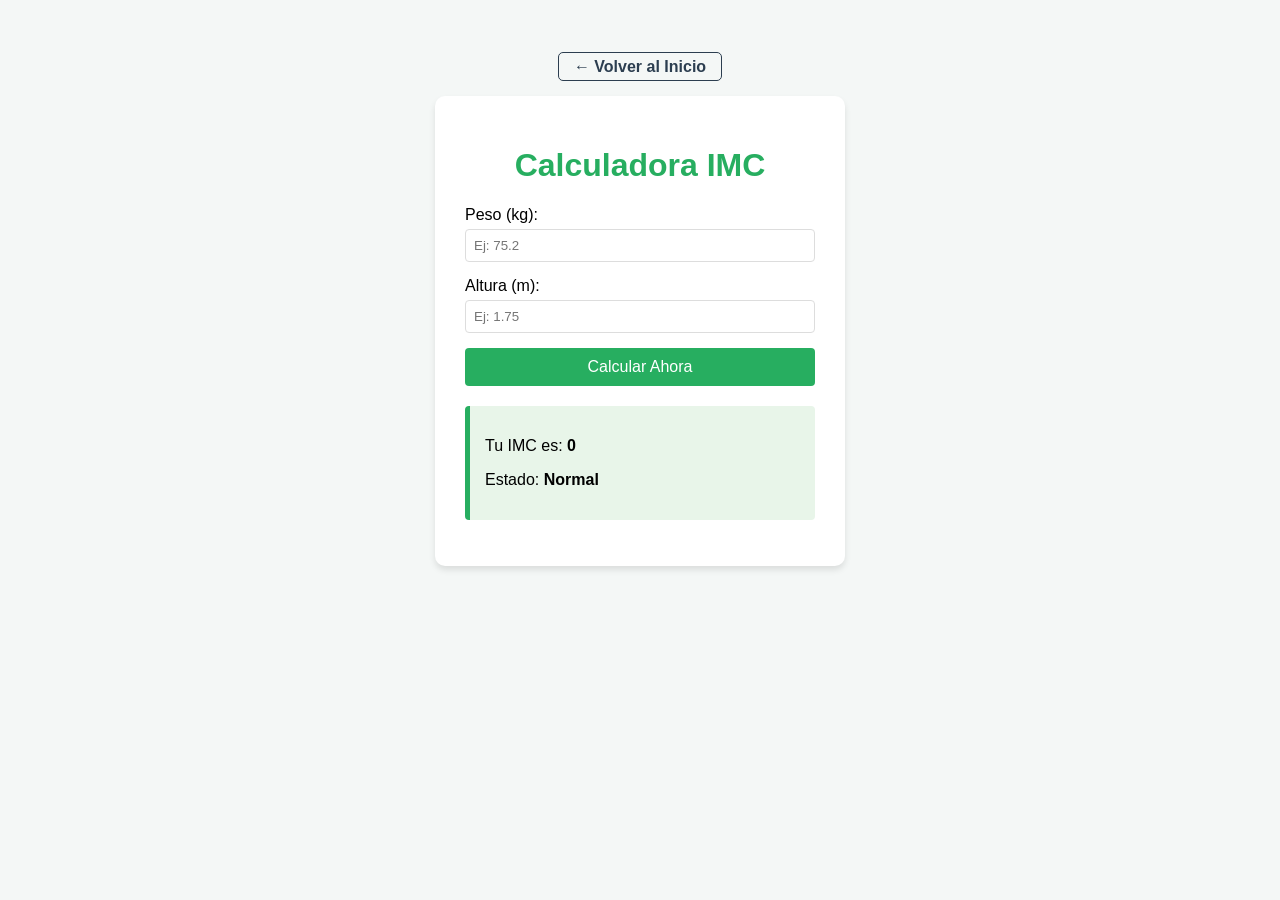
==== src/main/resources/templates/calculadora.html @ d3f63888 "He creado calculadora.html." ====
<!DOCTYPE html>
<html xmlns:th="http://www.thymeleaf.org">
<head>
    <meta charset="UTF-8">
    <title>GranadaFit - Calculadora</title>
    <style>
        body { font-family: 'Segoe UI', Tahoma, Geneva, Verdana, sans-serif; background-color: #f4f7f6; display: flex; flex-direction: column; align-items: center; padding-top: 50px; }
        nav { margin-bottom: 20px; }
        nav a { text-decoration: none; color: #2c3e50; font-weight: bold; border: 1px solid #2c3e50; padding: 5px 15px; border-radius: 5px; }
        .container { background: white; padding: 30px; border-radius: 10px; box-shadow: 0 4px 6px rgba(0,0,0,0.1); width: 350px; }
        h1 { color: #27ae60; text-align: center; }
        .form-group { margin-bottom: 15px; }
        label { display: block; margin-bottom: 5px; }
        input { width: 100%; padding: 8px; box-sizing: border-box; border: 1px solid #ddd; border-radius: 4px; }
        button { width: 100%; padding: 10px; background-color: #27ae60; color: white; border: none; border-radius: 4px; cursor: pointer; font-size: 16px; }
        button:hover { background-color: #219150; }
        .result { margin-top: 20px; padding: 15px; background-color: #e8f5e9; border-left: 5px solid #27ae60; border-radius: 4px; }
        .error { color: #e74c3c; font-weight: bold; margin-top: 10px; }
    </style>
</head>
<body>

<nav>
    <a th:href="@{/}">← Volver al Inicio</a>
</nav>

<div class="container">
    <h1>Calculadora IMC</h1>

    <form th:action="@{/calcular-imc}" method="post">
        <div class="form-group">
            <label>Peso (kg):</label>
            <input type="number" step="0.01" name="peso" th:value="${pesoEnviado}" placeholder="Ej: 75.2" required>
        </div>
        <div class="form-group">
            <label>Altura (m):</label>
            <input type="number" step="0.01" name="altura" th:value="${alturaEnviada}" placeholder="Ej: 1.75" required>
        </div>
        <button type="submit">Calcular Ahora</button>
    </form>

    <div th:if="${resultado}" class="result">
        <p>Tu IMC es: <strong th:text="${resultado}">0</strong></p>
        <p>Estado: <strong th:text="${mensaje}">Normal</strong></p>
    </div>

    <p th:if="${error}" class="error" th:text="${error}"></p>
</div>

</body>
</html>
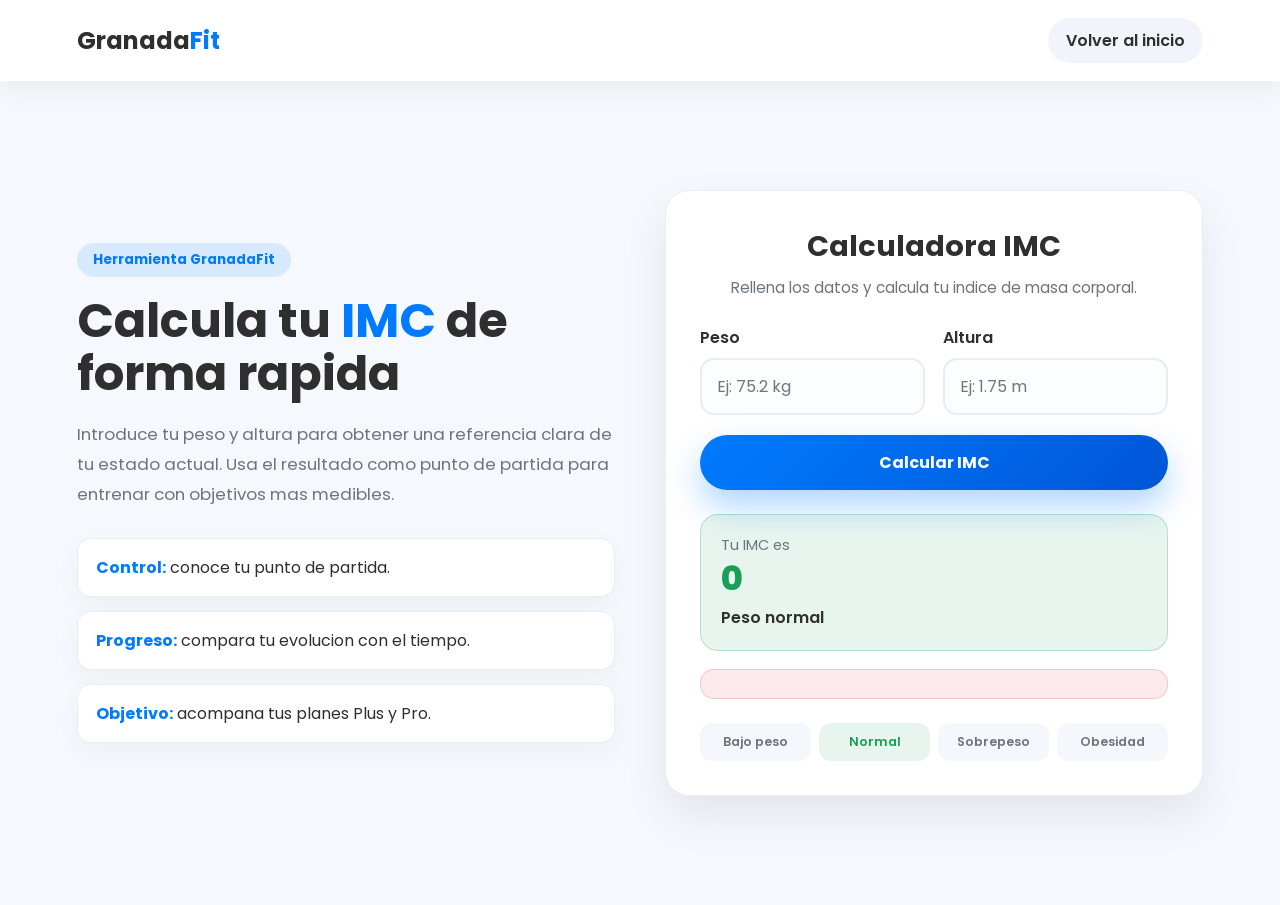
==== commit 1be9757b: "actualicaciones" ====
--- a/src/main/resources/templates/calculadora.html
+++ b/src/main/resources/templates/calculadora.html
@@ -1,51 +1,361 @@
 <!DOCTYPE html>
-<html xmlns:th="http://www.thymeleaf.org">
+<html lang="es" xmlns:th="http://www.thymeleaf.org">
 <head>
     <meta charset="UTF-8">
-    <title>GranadaFit - Calculadora</title>
+    <meta name="viewport" content="width=device-width, initial-scale=1.0">
+    <title>GranadaFit | Calculadora IMC</title>
+    <link href="https://fonts.googleapis.com/css2?family=Poppins:wght@300;400;500;600;700&display=swap" rel="stylesheet">
+
     <style>
-        body { font-family: 'Segoe UI', Tahoma, Geneva, Verdana, sans-serif; background-color: #f4f7f6; display: flex; flex-direction: column; align-items: center; padding-top: 50px; }
-        nav { margin-bottom: 20px; }
-        nav a { text-decoration: none; color: #2c3e50; font-weight: bold; border: 1px solid #2c3e50; padding: 5px 15px; border-radius: 5px; }
-        .container { background: white; padding: 30px; border-radius: 10px; box-shadow: 0 4px 6px rgba(0,0,0,0.1); width: 350px; }
-        h1 { color: #27ae60; text-align: center; }
-        .form-group { margin-bottom: 15px; }
-        label { display: block; margin-bottom: 5px; }
-        input { width: 100%; padding: 8px; box-sizing: border-box; border: 1px solid #ddd; border-radius: 4px; }
-        button { width: 100%; padding: 10px; background-color: #27ae60; color: white; border: none; border-radius: 4px; cursor: pointer; font-size: 16px; }
-        button:hover { background-color: #219150; }
-        .result { margin-top: 20px; padding: 15px; background-color: #e8f5e9; border-left: 5px solid #27ae60; border-radius: 4px; }
-        .error { color: #e74c3c; font-weight: bold; margin-top: 10px; }
+        :root {
+            --primary-color: #007bff;
+            --dark-color: #2f2f2f;
+            --light-bg: #f5f8fc;
+            --white: #ffffff;
+            --muted: #6c757d;
+            --success: #18a058;
+            --danger: #dc3545;
+            --shadow: 0 20px 45px rgba(0,0,0,0.08);
+        }
+
+        * {
+            margin: 0;
+            padding: 0;
+            box-sizing: border-box;
+            font-family: 'Poppins', sans-serif;
+        }
+
+        body {
+            min-height: 100vh;
+            background: var(--light-bg);
+            color: var(--dark-color);
+        }
+
+        .topbar {
+            width: 100%;
+            background: var(--white);
+            padding: 18px 6%;
+            display: flex;
+            justify-content: space-between;
+            align-items: center;
+            box-shadow: 0 8px 24px rgba(0,0,0,0.06);
+        }
+
+        .logo {
+            font-size: 1.5rem;
+            font-weight: 700;
+        }
+
+        .logo span {
+            color: var(--primary-color);
+        }
+
+        .back-link {
+            display: inline-flex;
+            align-items: center;
+            gap: 8px;
+            color: var(--dark-color);
+            text-decoration: none;
+            font-weight: 600;
+            background: #f1f5fb;
+            padding: 10px 18px;
+            border-radius: 999px;
+            transition: 0.3s ease;
+        }
+
+        .back-link:hover {
+            background: var(--dark-color);
+            color: var(--white);
+            transform: translateY(-2px);
+        }
+
+        .page {
+            min-height: calc(100vh - 76px);
+            display: grid;
+            grid-template-columns: 1fr 1fr;
+            align-items: center;
+            gap: 50px;
+            padding: 60px 6%;
+        }
+
+        .intro {
+            max-width: 560px;
+        }
+
+        .tag {
+            display: inline-block;
+            margin-bottom: 18px;
+            padding: 7px 16px;
+            border-radius: 999px;
+            background: rgba(0,123,255,0.12);
+            color: var(--primary-color);
+            font-weight: 700;
+            font-size: 0.85rem;
+        }
+
+        .intro h1 {
+            font-size: 3rem;
+            line-height: 1.1;
+            margin-bottom: 18px;
+        }
+
+        .intro h1 span {
+            color: var(--primary-color);
+        }
+
+        .intro p {
+            color: var(--muted);
+            font-size: 1.05rem;
+            line-height: 1.8;
+            margin-bottom: 28px;
+        }
+
+        .benefits {
+            display: grid;
+            gap: 14px;
+        }
+
+        .benefit {
+            background: var(--white);
+            border: 1px solid #e8eef6;
+            border-radius: 14px;
+            padding: 16px 18px;
+            box-shadow: 0 10px 26px rgba(0,0,0,0.04);
+        }
+
+        .benefit strong {
+            color: var(--primary-color);
+        }
+
+        .calculator-card {
+            background: var(--white);
+            border-radius: 24px;
+            padding: 34px;
+            box-shadow: var(--shadow);
+            border: 1px solid #e8eef6;
+        }
+
+        .card-header {
+            margin-bottom: 26px;
+            text-align: center;
+        }
+
+        .card-header h2 {
+            font-size: 1.8rem;
+            margin-bottom: 8px;
+        }
+
+        .card-header p {
+            color: var(--muted);
+            font-size: 0.95rem;
+        }
+
+        .form-grid {
+            display: grid;
+            grid-template-columns: 1fr 1fr;
+            gap: 18px;
+        }
+
+        .form-group {
+            margin-bottom: 20px;
+        }
+
+        .form-group label {
+            display: block;
+            margin-bottom: 8px;
+            font-weight: 600;
+            color: var(--dark-color);
+        }
+
+        .form-group input {
+            width: 100%;
+            border: 2px solid #e6edf5;
+            border-radius: 14px;
+            padding: 14px 15px;
+            font-size: 1rem;
+            outline: none;
+            transition: 0.3s ease;
+            background: #fbfdff;
+        }
+
+        .form-group input:focus {
+            border-color: var(--primary-color);
+            box-shadow: 0 0 0 4px rgba(0,123,255,0.12);
+            background: var(--white);
+        }
+
+        .btn-calculate {
+            width: 100%;
+            border: none;
+            border-radius: 999px;
+            padding: 15px 20px;
+            background: linear-gradient(135deg, var(--primary-color), #0056d6);
+            color: var(--white);
+            font-size: 1rem;
+            font-weight: 700;
+            cursor: pointer;
+            box-shadow: 0 16px 34px rgba(0,123,255,0.32);
+            transition: 0.3s ease;
+        }
+
+        .btn-calculate:hover {
+            transform: translateY(-3px);
+            box-shadow: 0 20px 42px rgba(0,123,255,0.42);
+        }
+
+        .result {
+            margin-top: 24px;
+            padding: 20px;
+            border-radius: 18px;
+            background: rgba(24,160,88,0.1);
+            border: 1px solid rgba(24,160,88,0.25);
+        }
+
+        .result-label {
+            color: var(--muted);
+            font-size: 0.9rem;
+            margin-bottom: 6px;
+        }
+
+        .result-value {
+            font-size: 2.1rem;
+            color: var(--success);
+            font-weight: 800;
+            line-height: 1;
+        }
+
+        .result-message {
+            margin-top: 10px;
+            color: var(--dark-color);
+            font-weight: 600;
+        }
+
+        .error {
+            margin-top: 18px;
+            padding: 14px 16px;
+            border-radius: 14px;
+            color: var(--danger);
+            background: rgba(220,53,69,0.1);
+            border: 1px solid rgba(220,53,69,0.2);
+            font-weight: 600;
+        }
+
+        .scale {
+            display: grid;
+            grid-template-columns: repeat(4, 1fr);
+            gap: 8px;
+            margin-top: 24px;
+        }
+
+        .scale-item {
+            padding: 10px;
+            border-radius: 12px;
+            background: #f4f7fb;
+            text-align: center;
+            font-size: 0.78rem;
+            color: var(--muted);
+            font-weight: 600;
+        }
+
+        .scale-item:nth-child(2) {
+            color: var(--success);
+            background: rgba(24,160,88,0.1);
+        }
+
+        @media (max-width: 900px) {
+            .page {
+                grid-template-columns: 1fr;
+                padding: 42px 5%;
+            }
+
+            .intro {
+                max-width: 100%;
+                text-align: center;
+            }
+
+            .intro h1 {
+                font-size: 2.25rem;
+            }
+        }
+
+        @media (max-width: 560px) {
+            .topbar {
+                gap: 14px;
+                flex-direction: column;
+            }
+
+            .calculator-card {
+                padding: 24px;
+            }
+
+            .form-grid,
+            .scale {
+                grid-template-columns: 1fr;
+            }
+        }
     </style>
 </head>
 <body>
 
-<nav>
-    <a th:href="@{/}">← Volver al Inicio</a>
-</nav>
-
-<div class="container">
-    <h1>Calculadora IMC</h1>
-
-    <form th:action="@{/calcular-imc}" method="post">
-        <div class="form-group">
-            <label>Peso (kg):</label>
-            <input type="number" step="0.01" name="peso" th:value="${pesoEnviado}" placeholder="Ej: 75.2" required>
+<header class="topbar">
+    <div class="logo">Granada<span>Fit</span></div>
+    <a th:href="@{/}" class="back-link">Volver al inicio</a>
+</header>
+
+<main class="page">
+    <section class="intro">
+        <span class="tag">Herramienta GranadaFit</span>
+        <h1>Calcula tu <span>IMC</span> de forma rapida</h1>
+        <p>
+            Introduce tu peso y altura para obtener una referencia clara de tu estado actual.
+            Usa el resultado como punto de partida para entrenar con objetivos mas medibles.
+        </p>
+
+        <div class="benefits">
+            <div class="benefit"><strong>Control:</strong> conoce tu punto de partida.</div>
+            <div class="benefit"><strong>Progreso:</strong> compara tu evolucion con el tiempo.</div>
+            <div class="benefit"><strong>Objetivo:</strong> acompana tus planes Plus y Pro.</div>
         </div>
-        <div class="form-group">
-            <label>Altura (m):</label>
-            <input type="number" step="0.01" name="altura" th:value="${alturaEnviada}" placeholder="Ej: 1.75" required>
+    </section>
+
+    <section class="calculator-card">
+        <div class="card-header">
+            <h2>Calculadora IMC</h2>
+            <p>Rellena los datos y calcula tu indice de masa corporal.</p>
         </div>
-        <button type="submit">Calcular Ahora</button>
-    </form>
-
-    <div th:if="${resultado}" class="result">
-        <p>Tu IMC es: <strong th:text="${resultado}">0</strong></p>
-        <p>Estado: <strong th:text="${mensaje}">Normal</strong></p>
-    </div>
-
-    <p th:if="${error}" class="error" th:text="${error}"></p>
-</div>
+
+        <form th:action="@{/calcular-imc}" method="post">
+            <div class="form-grid">
+                <div class="form-group">
+                    <label for="peso">Peso</label>
+                    <input id="peso" type="number" step="0.01" min="1" name="peso" th:value="${pesoEnviado}" placeholder="Ej: 75.2 kg" required>
+                </div>
+
+                <div class="form-group">
+                    <label for="altura">Altura</label>
+                    <input id="altura" type="number" step="0.01" min="1" name="altura" th:value="${alturaEnviada}" placeholder="Ej: 1.75 m" required>
+                </div>
+            </div>
+
+            <button type="submit" class="btn-calculate">Calcular IMC</button>
+        </form>
+
+        <div th:if="${resultado}" class="result">
+            <p class="result-label">Tu IMC es</p>
+            <p class="result-value" th:text="${resultado}">0</p>
+            <p class="result-message" th:text="${mensaje}">Peso normal</p>
+        </div>
+
+        <p th:if="${error}" class="error" th:text="${error}"></p>
+
+        <div class="scale" aria-label="Escala orientativa de IMC">
+            <div class="scale-item">Bajo peso</div>
+            <div class="scale-item">Normal</div>
+            <div class="scale-item">Sobrepeso</div>
+            <div class="scale-item">Obesidad</div>
+        </div>
+    </section>
+</main>
 
 </body>
-</html>+</html>
